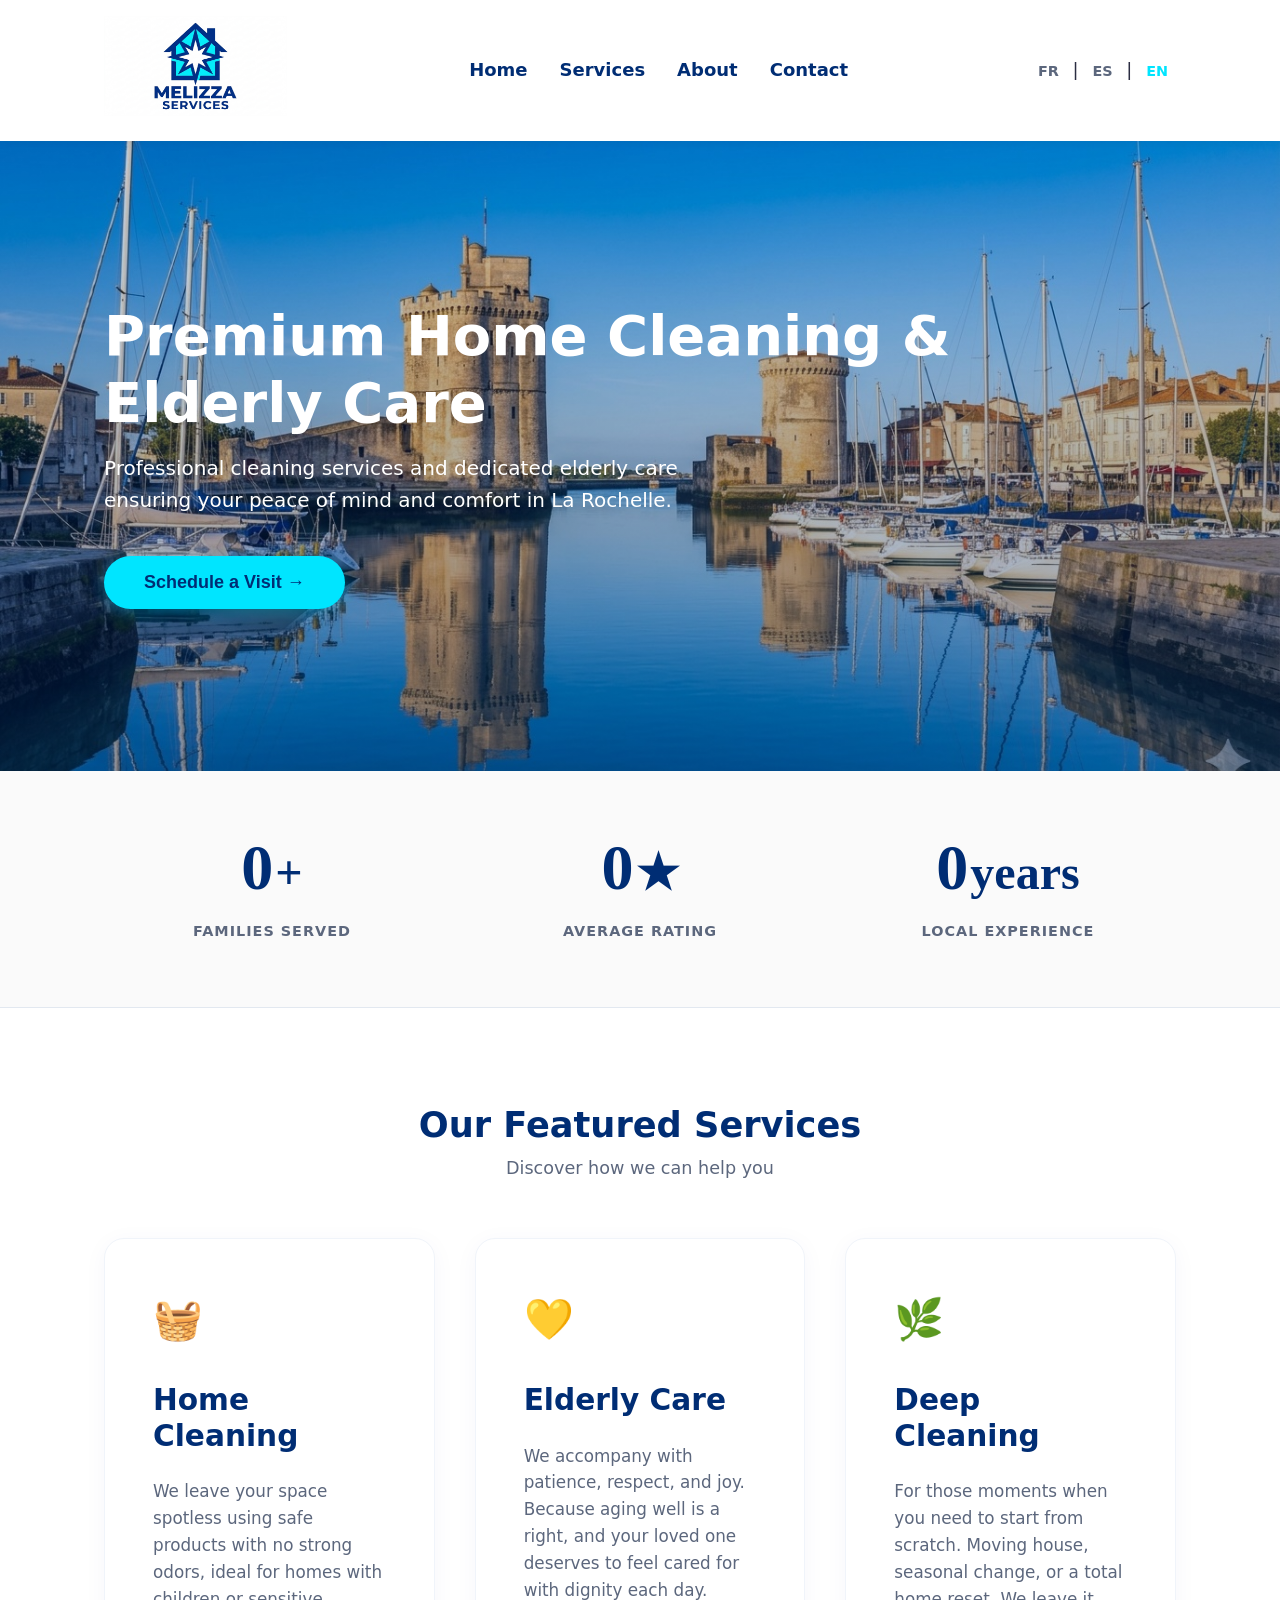
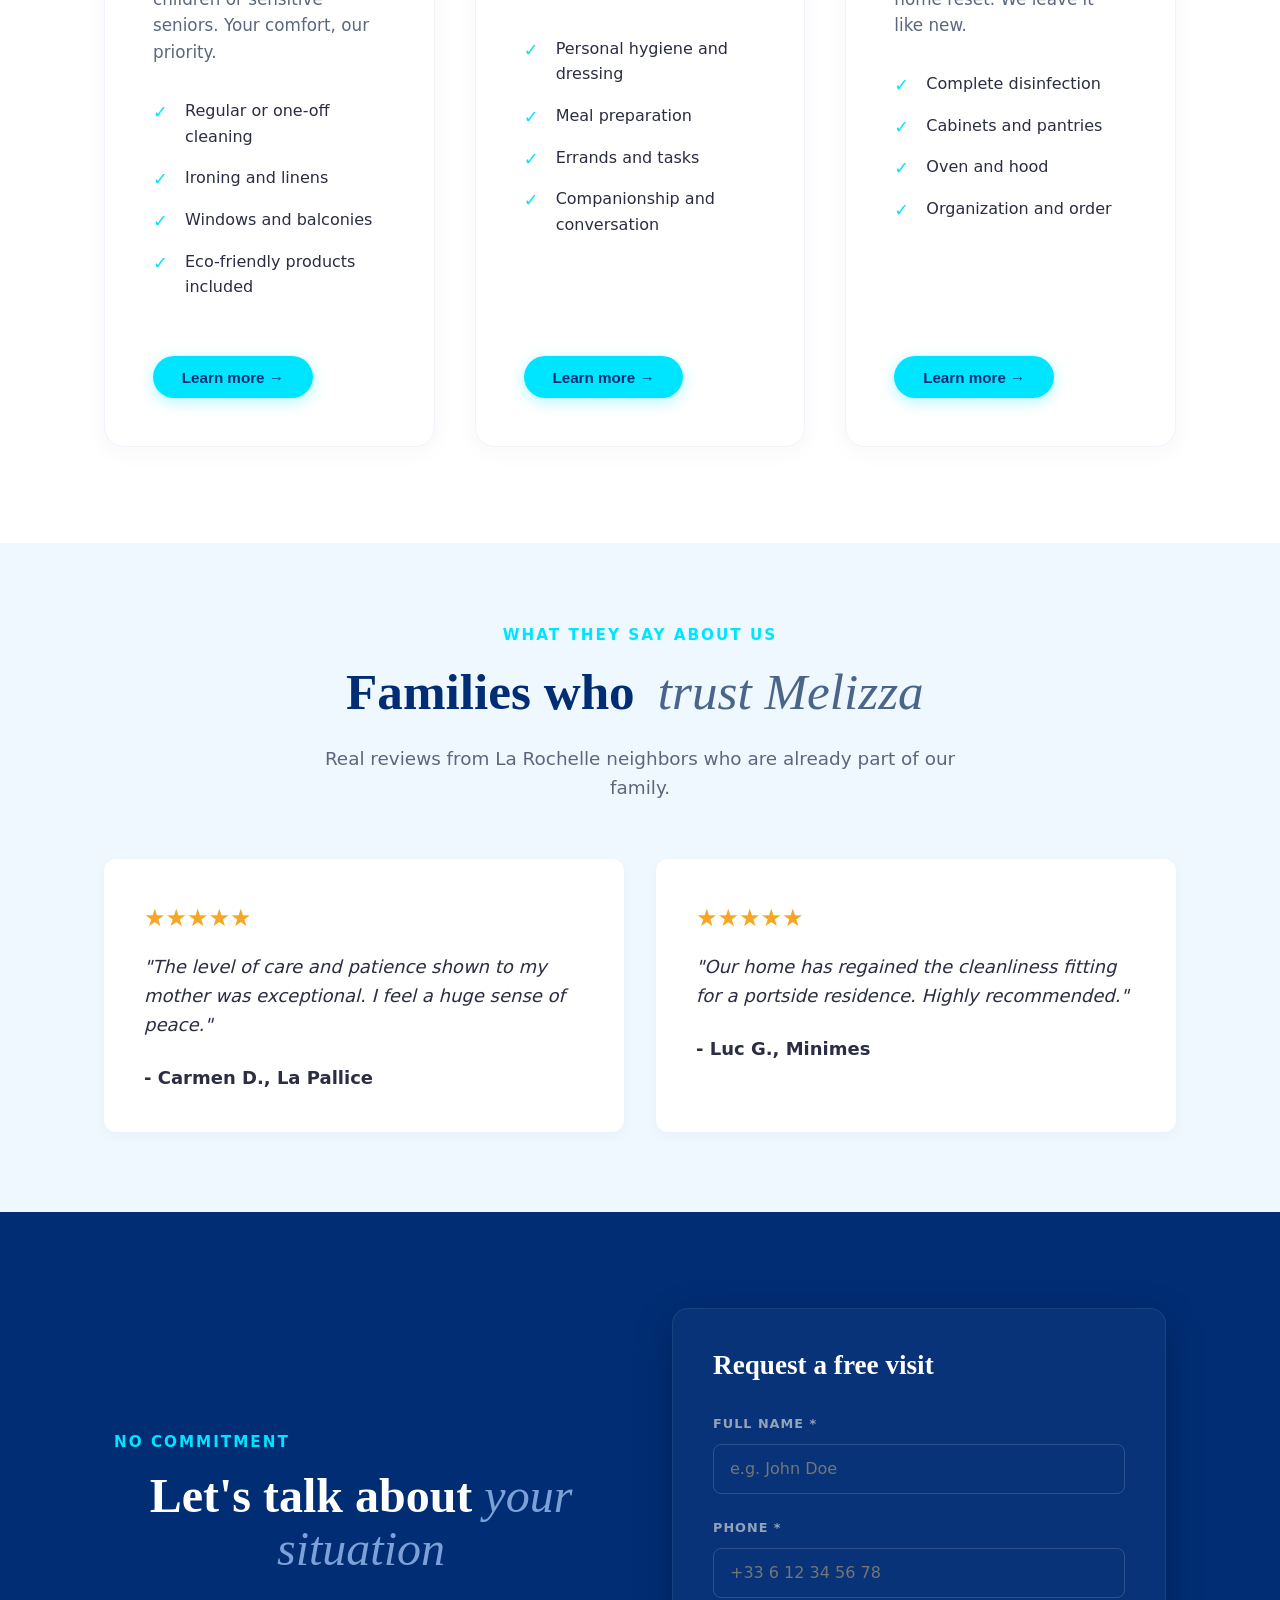
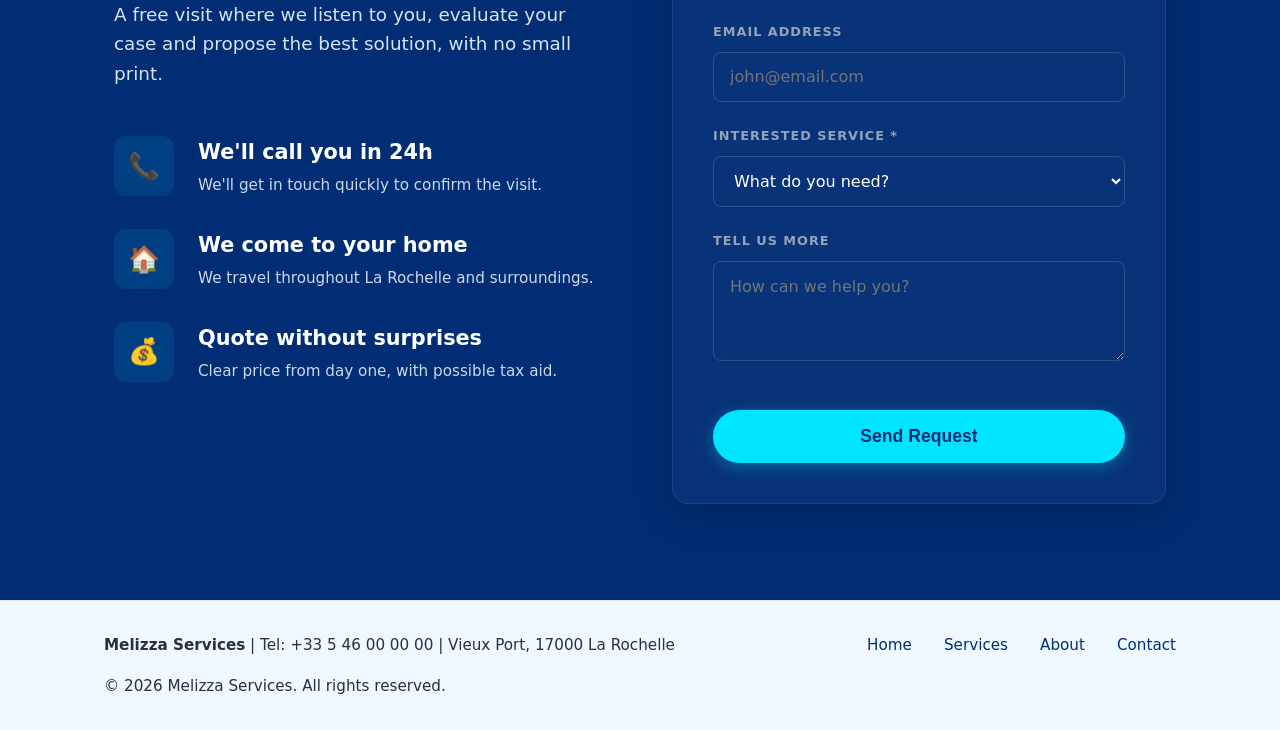
==== index.html @ 9d43b9f3 "Add index.html router for GitHub Pages 404 fix" ====
<!DOCTYPE html>
<html lang="fr">
<head>
    <meta charset="UTF-8">
    <meta name="viewport" content="width=device-width, initial-scale=1.0">
    <title>Melizza Services | Redirection...</title>
    <meta name="robots" content="noindex, follow">
    <!-- Fallback si Javascript está desactivado -->
    <meta http-equiv="refresh" content="0; url=index-fr.html">
    <style>
        body {
            font-family: 'Inter', sans-serif;
            display: flex;
            justify-content: center;
            align-items: center;
            height: 100vh;
            background-color: #f8fafc;
            color: #0f172a;
            margin: 0;
        }
        .spinner {
            border: 4px solid rgba(0, 0, 0, 0.1);
            width: 40px;
            height: 40px;
            border-radius: 50%;
            border-left-color: #00E5FF;
            animation: spin 1s linear infinite;
        }
        @keyframes spin { 0% { transform: rotate(0deg); } 100% { transform: rotate(360deg); } }
    </style>
    <script>
        // Redirección inteligente basada en el idioma del navegador
        window.onload = function() {
            var userLang = navigator.language || navigator.userLanguage;
            if (userLang.startsWith('es')) {
                window.location.replace('index-es.html');
            } else if (userLang.startsWith('en')) {
                window.location.replace('index-en.html');
            } else {
                // Por defecto a Francés porque el negocio está en La Rochelle
                window.location.replace('index-fr.html');
            }
        };
    </script>
</head>
<body>
    <div style="text-align: center;">
        <div class="spinner" style="margin: 0 auto 1rem;"></div>
        <p>Redirigiendo a tu idioma...</p>
        <p style="font-size: 0.8rem; opacity: 0.6;">Si no ocurre nada, <a href="index-fr.html" style="color: #00E5FF;">pulsa aquí</a>.</p>
    </div>
</body>
</html>
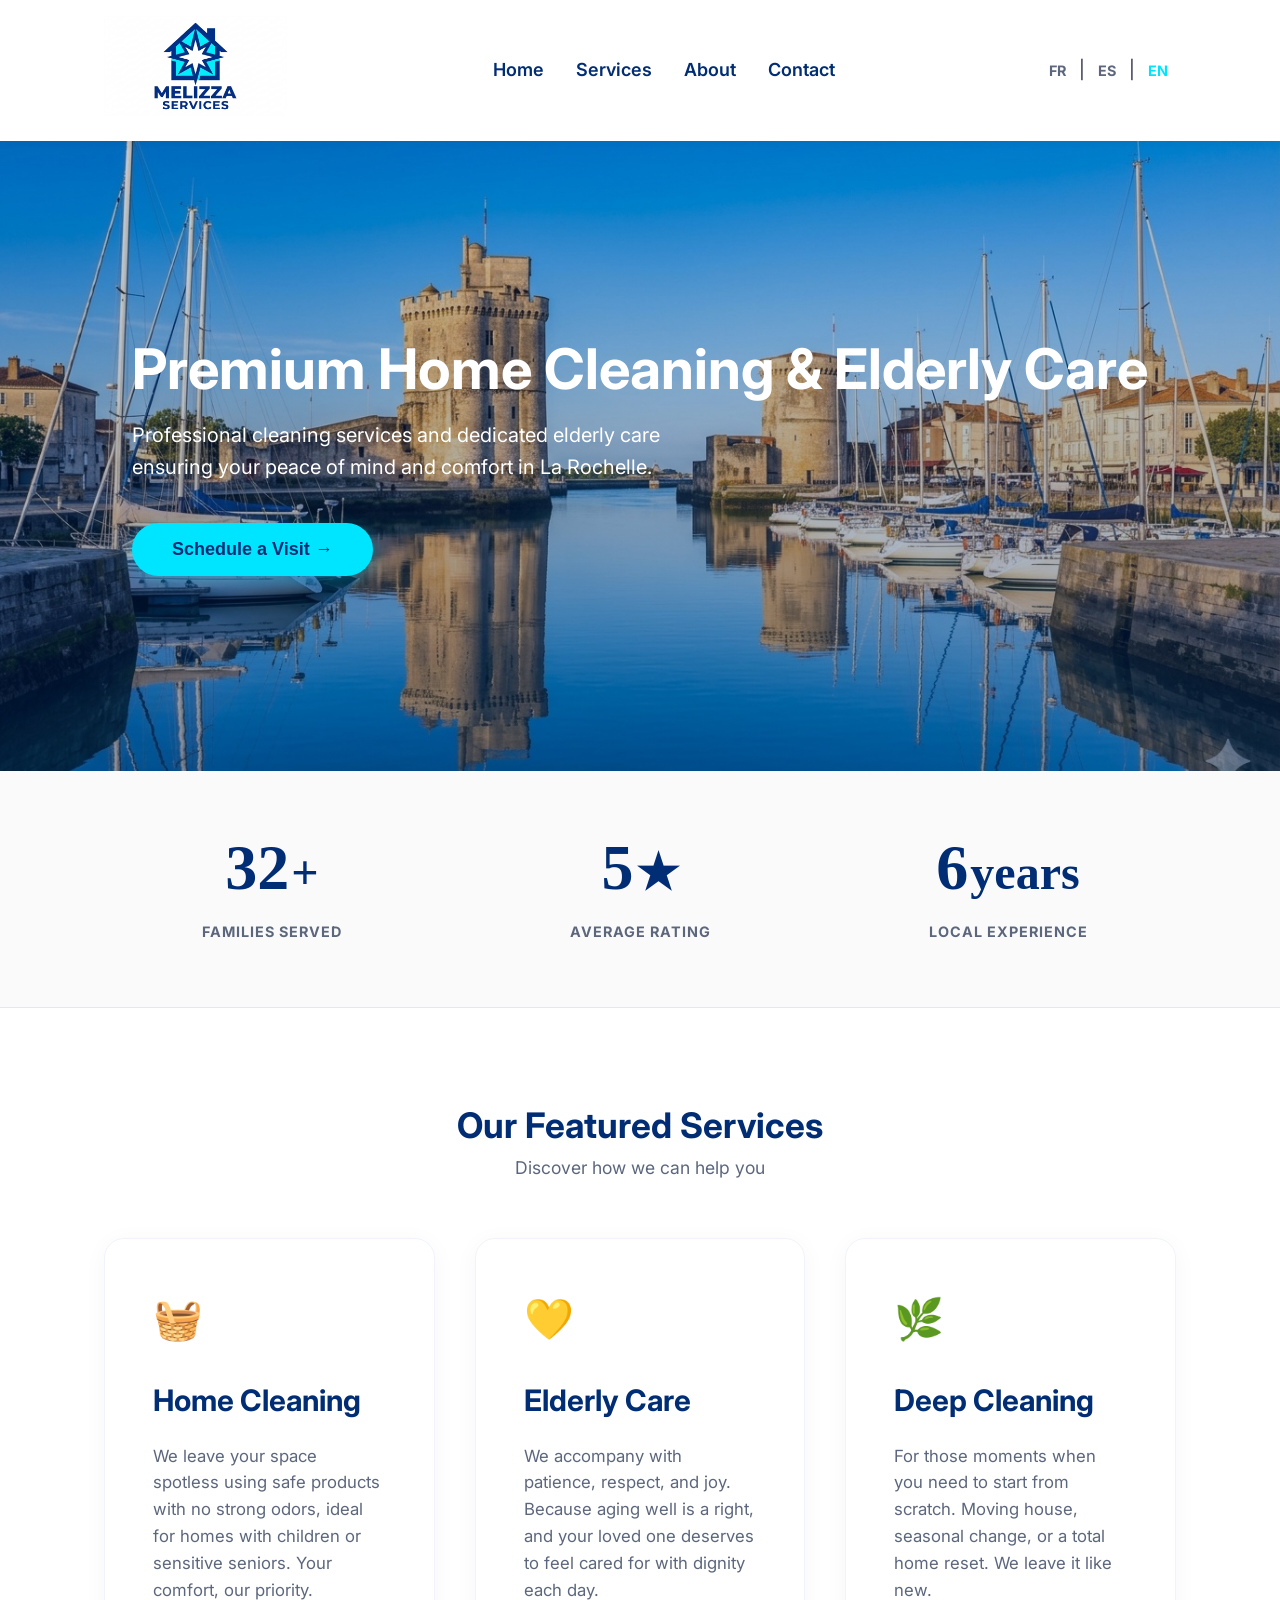
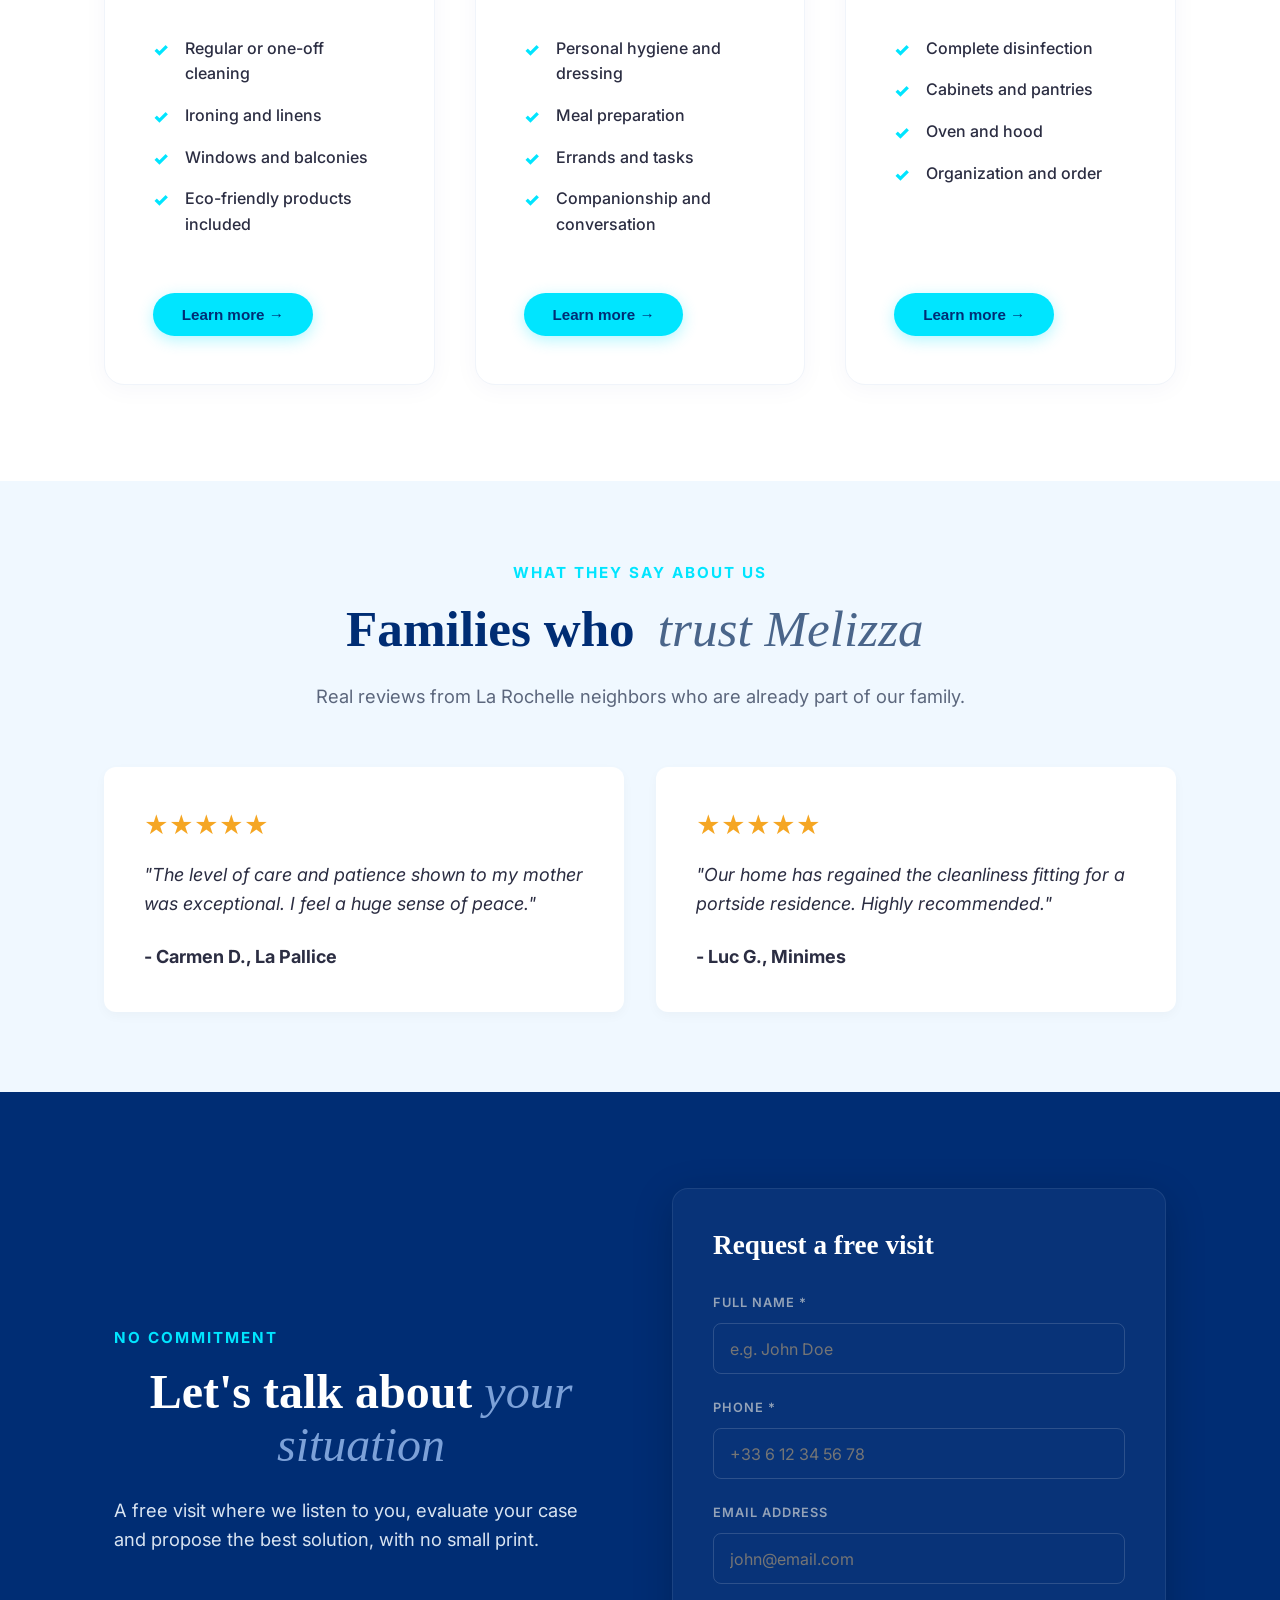
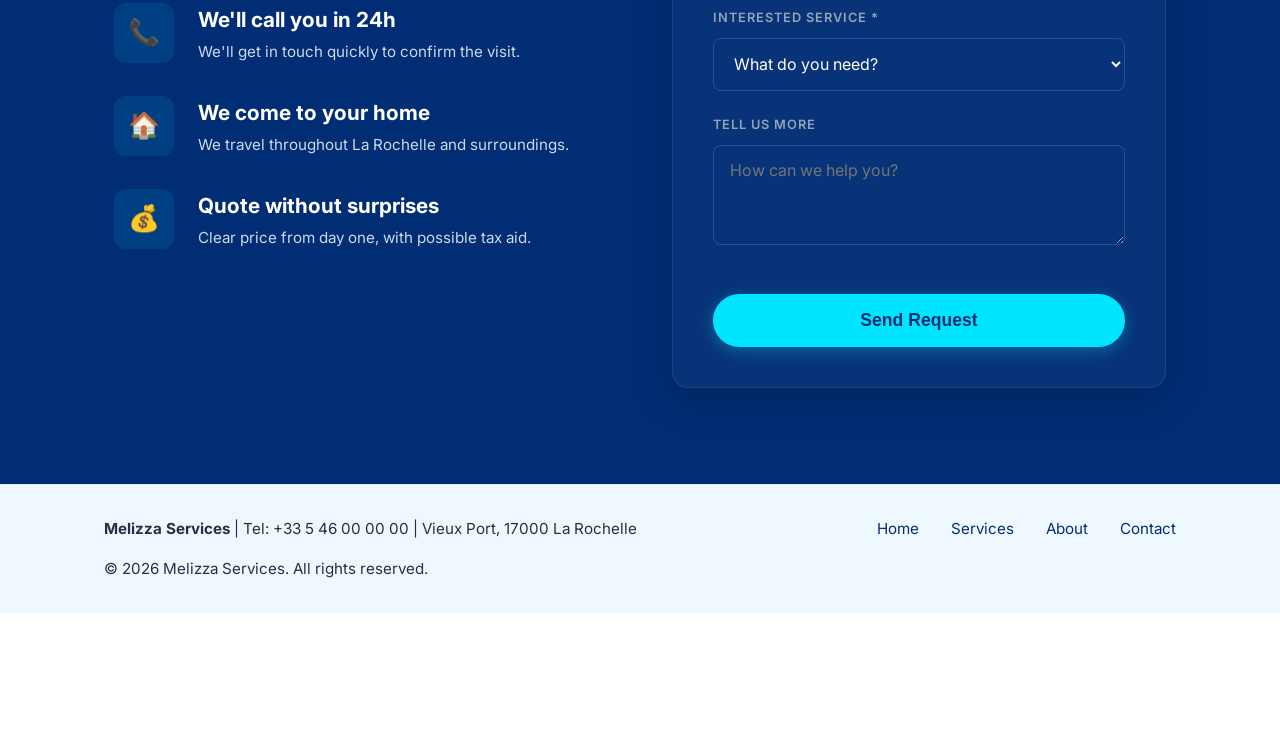
==== commit 71f6c912: "Fix syntax errors and meta redirect" ====
--- a/index.html
+++ b/index.html
@@ -6,7 +6,9 @@
     <title>Melizza Services | Redirection...</title>
     <meta name="robots" content="noindex, follow">
     <!-- Fallback si Javascript está desactivado -->
-    <meta http-equiv="refresh" content="0; url=index-fr.html">
+    <noscript>
+        <meta http-equiv="refresh" content="0; url=index-fr.html">
+    </noscript>
     <style>
         body {
             font-family: 'Inter', sans-serif;
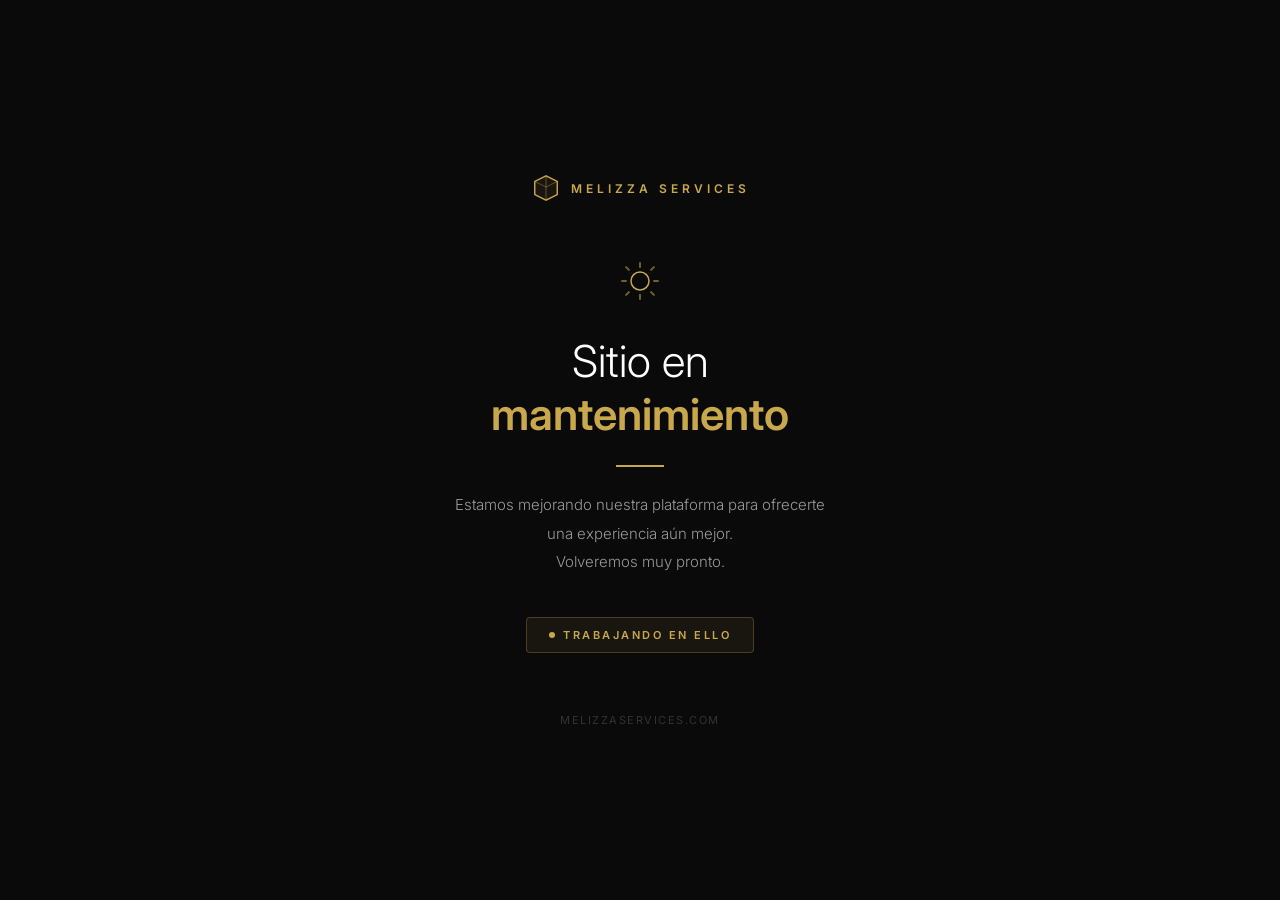
==== commit e68bf9c7: "Add files via upload" ====
--- a/index.html
+++ b/index.html
@@ -1,55 +1,182 @@
 <!DOCTYPE html>
-<html lang="fr">
+<html lang="es">
 <head>
-    <meta charset="UTF-8">
-    <meta name="viewport" content="width=device-width, initial-scale=1.0">
-    <title>Melizza Services | Redirection...</title>
-    <meta name="robots" content="noindex, follow">
-    <!-- Fallback si Javascript está desactivado -->
-    <noscript>
-        <meta http-equiv="refresh" content="0; url=index-fr.html">
-    </noscript>
-    <style>
-        body {
-            font-family: 'Inter', sans-serif;
-            display: flex;
-            justify-content: center;
-            align-items: center;
-            height: 100vh;
-            background-color: #f8fafc;
-            color: #0f172a;
-            margin: 0;
-        }
-        .spinner {
-            border: 4px solid rgba(0, 0, 0, 0.1);
-            width: 40px;
-            height: 40px;
-            border-radius: 50%;
-            border-left-color: #00E5FF;
-            animation: spin 1s linear infinite;
-        }
-        @keyframes spin { 0% { transform: rotate(0deg); } 100% { transform: rotate(360deg); } }
-    </style>
-    <script>
-        // Redirección inteligente basada en el idioma del navegador
-        window.onload = function() {
-            var userLang = navigator.language || navigator.userLanguage;
-            if (userLang.startsWith('es')) {
-                window.location.replace('index-es.html');
-            } else if (userLang.startsWith('en')) {
-                window.location.replace('index-en.html');
-            } else {
-                // Por defecto a Francés porque el negocio está en La Rochelle
-                window.location.replace('index-fr.html');
-            }
-        };
-    </script>
+  <meta charset="UTF-8" />
+  <meta name="viewport" content="width=device-width, initial-scale=1.0" />
+  <title>Sitio en mantenimiento — Melizza Services</title>
+  <link rel="preconnect" href="https://fonts.googleapis.com" />
+  <link rel="preconnect" href="https://fonts.gstatic.com" crossorigin />
+  <link href="https://fonts.googleapis.com/css2?family=Inter:wght@300;400;600&display=swap" rel="stylesheet" />
+  <style>
+    *, *::before, *::after { box-sizing: border-box; margin: 0; padding: 0; }
+
+    body {
+      min-height: 100vh;
+      background: #0a0a0a;
+      display: flex;
+      align-items: center;
+      justify-content: center;
+      font-family: 'Inter', sans-serif;
+      padding: 2rem;
+    }
+
+    .container {
+      text-align: center;
+      max-width: 520px;
+      width: 100%;
+    }
+
+    /* Logo */
+    .logo {
+      display: inline-flex;
+      align-items: center;
+      gap: 10px;
+      font-size: 12px;
+      font-weight: 600;
+      letter-spacing: 4px;
+      color: #c9a84c;
+      text-transform: uppercase;
+      margin-bottom: 52px;
+    }
+
+    .logo svg {
+      flex-shrink: 0;
+    }
+
+    /* Gear icon */
+    .gear-wrap {
+      display: flex;
+      justify-content: center;
+      margin-bottom: 28px;
+    }
+
+    .gear {
+      animation: spin 8s linear infinite;
+      transform-origin: center;
+    }
+
+    @keyframes spin {
+      from { transform: rotate(0deg); }
+      to   { transform: rotate(360deg); }
+    }
+
+    /* Heading */
+    h1 {
+      font-size: clamp(32px, 6vw, 44px);
+      font-weight: 300;
+      color: #ffffff;
+      line-height: 1.2;
+      margin-bottom: 12px;
+    }
+
+    h1 span {
+      color: #c9a84c;
+      font-weight: 600;
+    }
+
+    /* Divider */
+    .divider {
+      width: 48px;
+      height: 2px;
+      background: #c9a84c;
+      margin: 24px auto;
+    }
+
+    /* Body text */
+    p {
+      font-size: 15px;
+      font-weight: 300;
+      color: #999999;
+      line-height: 1.9;
+      margin-bottom: 40px;
+    }
+
+    /* Status badge */
+    .badge {
+      display: inline-flex;
+      align-items: center;
+      gap: 8px;
+      background: rgba(201, 168, 76, 0.08);
+      border: 1px solid rgba(201, 168, 76, 0.28);
+      color: #c9a84c;
+      font-size: 11px;
+      font-weight: 600;
+      letter-spacing: 2.5px;
+      text-transform: uppercase;
+      padding: 10px 22px;
+      border-radius: 4px;
+    }
+
+    .dot {
+      width: 6px;
+      height: 6px;
+      border-radius: 50%;
+      background: #c9a84c;
+      animation: pulse 2s ease-in-out infinite;
+    }
+
+    @keyframes pulse {
+      0%, 100% { opacity: 1; }
+      50%       { opacity: 0.25; }
+    }
+
+    /* Footer */
+    footer {
+      margin-top: 60px;
+      font-size: 11px;
+      color: #333333;
+      letter-spacing: 1.5px;
+      text-transform: uppercase;
+    }
+  </style>
 </head>
 <body>
-    <div style="text-align: center;">
-        <div class="spinner" style="margin: 0 auto 1rem;"></div>
-        <p>Redirigiendo a tu idioma...</p>
-        <p style="font-size: 0.8rem; opacity: 0.6;">Si no ocurre nada, <a href="index-fr.html" style="color: #00E5FF;">pulsa aquí</a>.</p>
+  <div class="container">
+
+    <!-- Logo -->
+    <div class="logo">
+      <svg width="30" height="30" viewBox="0 0 32 32" fill="none" aria-hidden="true">
+        <path d="M16 3L4 9v14l12 6 12-6V9L16 3z"
+              stroke="#c9a84c" stroke-width="1.5"
+              fill="rgba(201,168,76,0.08)"/>
+        <path d="M16 3v26M4 9l12 6 12-6"
+              stroke="#c9a84c" stroke-width="1" opacity="0.45"/>
+      </svg>
+      Melizza Services
     </div>
+
+    <!-- Gear -->
+    <div class="gear-wrap">
+      <svg class="gear" width="52" height="52" viewBox="0 0 52 52"
+           fill="none" aria-hidden="true">
+        <circle cx="26" cy="26" r="9" stroke="#c9a84c" stroke-width="1.5"/>
+        <path d="M26 8v4M26 40v4M8 26h4M40 26h4
+                 M12.1 12.1l2.8 2.8M37.1 37.1l2.8 2.8
+                 M12.1 39.9l2.8-2.8M37.1 14.9l2.8-2.8"
+              stroke="#c9a84c" stroke-width="2"
+              stroke-linecap="round" opacity="0.55"/>
+      </svg>
+    </div>
+
+    <!-- Heading -->
+    <h1>Sitio en<br><span>mantenimiento</span></h1>
+
+    <div class="divider"></div>
+
+    <p>
+      Estamos mejorando nuestra plataforma para ofrecerte<br>
+      una experiencia aún mejor.<br>
+      Volveremos muy pronto.
+    </p>
+
+    <!-- Status badge -->
+    <div class="badge">
+      <div class="dot"></div>
+      Trabajando en ello
+    </div>
+
+    <footer>melizzaservices.com</footer>
+
+  </div>
 </body>
 </html>
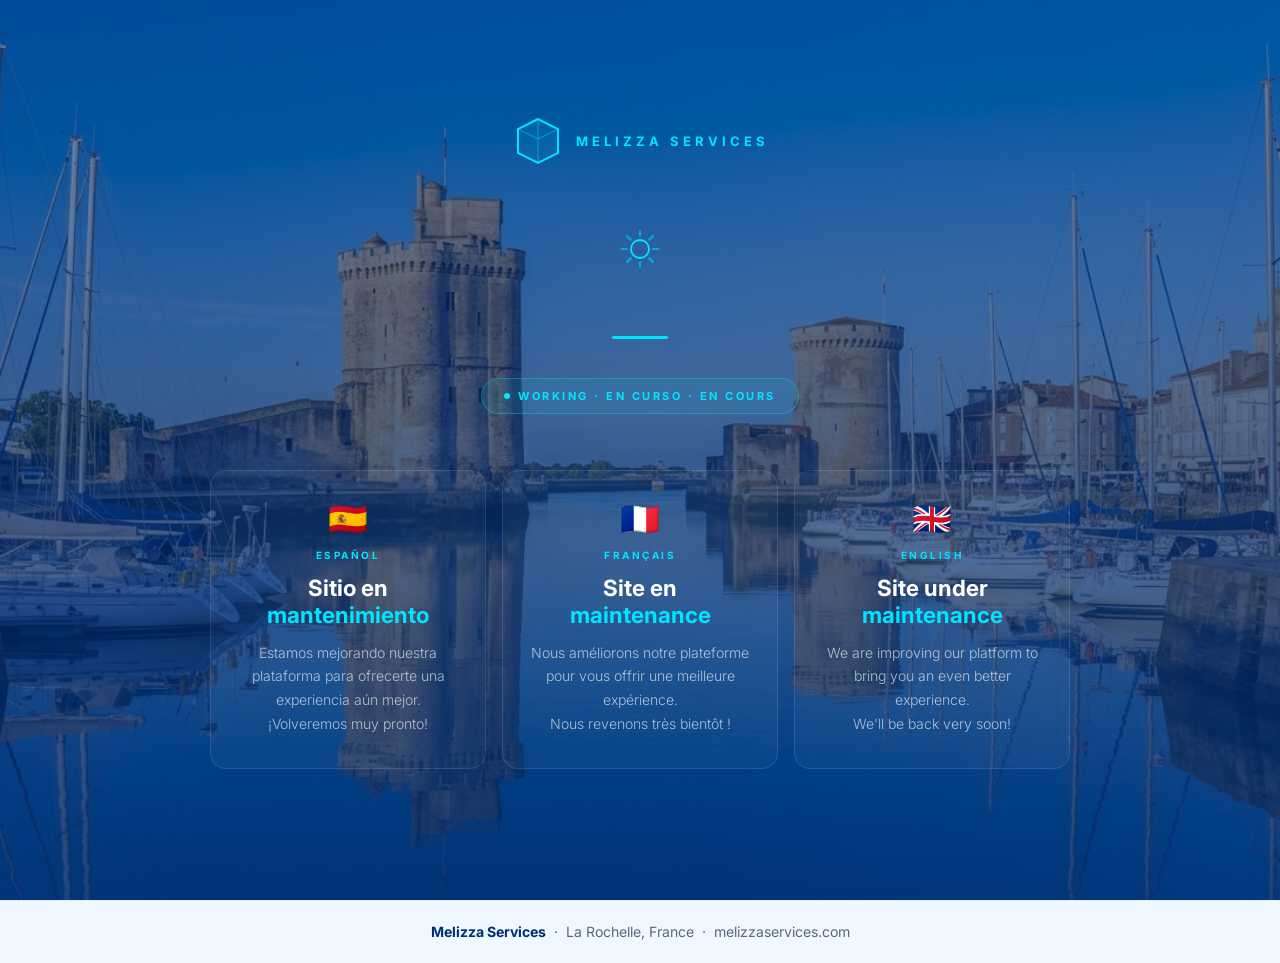
==== commit d53d4b96: "Add files via upload" ====
--- a/index.html
+++ b/index.html
@@ -3,180 +3,283 @@
 <head>
   <meta charset="UTF-8" />
   <meta name="viewport" content="width=device-width, initial-scale=1.0" />
-  <title>Sitio en mantenimiento — Melizza Services</title>
+  <title>Melizza Services | En mantenimiento</title>
+  <meta name="description" content="Sitio en mantenimiento. Volveremos pronto.">
   <link rel="preconnect" href="https://fonts.googleapis.com" />
   <link rel="preconnect" href="https://fonts.gstatic.com" crossorigin />
-  <link href="https://fonts.googleapis.com/css2?family=Inter:wght@300;400;600&display=swap" rel="stylesheet" />
+  <link href="https://fonts.googleapis.com/css2?family=Inter:wght@300;400;600;700&display=swap" rel="stylesheet" />
   <style>
+    :root {
+      --c-navy:  #002D74;
+      --c-cyan:  #00E5FF;
+      --c-ice:   #F0F8FF;
+      --c-white: #FFFFFF;
+      --c-text:  #2B2D42;
+      --c-text-light: #5C677D;
+    }
+
     *, *::before, *::after { box-sizing: border-box; margin: 0; padding: 0; }
 
     body {
+      font-family: 'Inter', system-ui, sans-serif;
+      background: var(--c-navy);
       min-height: 100vh;
-      background: #0a0a0a;
-      display: flex;
+      display: flex;
+      flex-direction: column;
+    }
+
+    /* ── HERO ── */
+    .hero {
+      flex: 1;
+      position: relative;
+      background: linear-gradient(rgba(0,45,116,0.55), rgba(0,45,116,0.82)),
+                  url('hero.jpg') center / cover no-repeat;
+      display: flex;
+      flex-direction: column;
       align-items: center;
       justify-content: center;
-      font-family: 'Inter', sans-serif;
-      padding: 2rem;
-    }
-
-    .container {
-      text-align: center;
-      max-width: 520px;
-      width: 100%;
-    }
-
-    /* Logo */
-    .logo {
-      display: inline-flex;
+      padding: 3rem 1.5rem 4rem;
+      min-height: 100vh;
+    }
+
+    /* ── Logo / marca ── */
+    .brand {
+      display: flex;
       align-items: center;
-      gap: 10px;
-      font-size: 12px;
-      font-weight: 600;
+      gap: 12px;
+      margin-bottom: 3.5rem;
+    }
+
+    .brand-icon {
+      width: 52px;
+      height: 52px;
+    }
+
+    .brand-name {
+      font-size: 13px;
+      font-weight: 700;
       letter-spacing: 4px;
-      color: #c9a84c;
+      color: var(--c-cyan);
       text-transform: uppercase;
-      margin-bottom: 52px;
-    }
-
-    .logo svg {
-      flex-shrink: 0;
-    }
-
-    /* Gear icon */
+    }
+
+    /* ── Gear animado ── */
     .gear-wrap {
-      display: flex;
-      justify-content: center;
-      margin-bottom: 28px;
+      margin-bottom: 2rem;
     }
 
     .gear {
-      animation: spin 8s linear infinite;
-      transform-origin: center;
+      animation: spin 10s linear infinite;
+      transform-origin: 26px 26px;
     }
 
     @keyframes spin {
-      from { transform: rotate(0deg); }
-      to   { transform: rotate(360deg); }
-    }
-
-    /* Heading */
-    h1 {
-      font-size: clamp(32px, 6vw, 44px);
-      font-weight: 300;
-      color: #ffffff;
-      line-height: 1.2;
-      margin-bottom: 12px;
-    }
-
-    h1 span {
-      color: #c9a84c;
-      font-weight: 600;
-    }
-
-    /* Divider */
+      to { transform: rotate(360deg); }
+    }
+
+    /* ── Divider cyan ── */
     .divider {
-      width: 48px;
-      height: 2px;
-      background: #c9a84c;
-      margin: 24px auto;
-    }
-
-    /* Body text */
-    p {
-      font-size: 15px;
-      font-weight: 300;
-      color: #999999;
-      line-height: 1.9;
-      margin-bottom: 40px;
-    }
-
-    /* Status badge */
+      width: 56px;
+      height: 3px;
+      background: var(--c-cyan);
+      margin: 1.6rem auto 2.4rem;
+      border-radius: 2px;
+    }
+
+    /* ── Badge de estado ── */
     .badge {
       display: inline-flex;
       align-items: center;
       gap: 8px;
-      background: rgba(201, 168, 76, 0.08);
-      border: 1px solid rgba(201, 168, 76, 0.28);
-      color: #c9a84c;
+      background: rgba(0, 229, 255, 0.08);
+      border: 1px solid rgba(0, 229, 255, 0.3);
+      color: var(--c-cyan);
       font-size: 11px;
-      font-weight: 600;
+      font-weight: 700;
       letter-spacing: 2.5px;
       text-transform: uppercase;
       padding: 10px 22px;
-      border-radius: 4px;
+      border-radius: 50px;
+      margin-bottom: 3.5rem;
     }
 
     .dot {
       width: 6px;
       height: 6px;
       border-radius: 50%;
-      background: #c9a84c;
+      background: var(--c-cyan);
       animation: pulse 2s ease-in-out infinite;
     }
 
     @keyframes pulse {
       0%, 100% { opacity: 1; }
-      50%       { opacity: 0.25; }
-    }
-
-    /* Footer */
+      50%       { opacity: 0.2; }
+    }
+
+    /* ── Bloque de idiomas ── */
+    .langs {
+      display: flex;
+      gap: 1rem;
+      flex-wrap: wrap;
+      justify-content: center;
+      width: 100%;
+      max-width: 860px;
+    }
+
+    .lang-card {
+      flex: 1;
+      min-width: 220px;
+      max-width: 280px;
+      background: rgba(255, 255, 255, 0.04);
+      border: 1px solid rgba(255, 255, 255, 0.1);
+      border-radius: 16px;
+      padding: 2rem 1.75rem;
+      text-align: center;
+      transition: border-color 0.25s, background 0.25s;
+    }
+
+    .lang-card:hover {
+      border-color: rgba(0, 229, 255, 0.35);
+      background: rgba(0, 229, 255, 0.05);
+    }
+
+    .lang-flag {
+      font-size: 2rem;
+      margin-bottom: 0.9rem;
+      display: block;
+      line-height: 1;
+    }
+
+    .lang-label {
+      font-size: 10px;
+      font-weight: 700;
+      letter-spacing: 2.5px;
+      text-transform: uppercase;
+      color: var(--c-cyan);
+      margin-bottom: 0.85rem;
+    }
+
+    .lang-title {
+      font-size: 1.4rem;
+      font-weight: 700;
+      color: var(--c-white);
+      line-height: 1.2;
+      margin-bottom: 0.75rem;
+    }
+
+    .lang-title span {
+      color: var(--c-cyan);
+    }
+
+    .lang-body {
+      font-size: 0.88rem;
+      font-weight: 300;
+      color: rgba(255, 255, 255, 0.65);
+      line-height: 1.7;
+    }
+
+    /* ── Footer ── */
     footer {
-      margin-top: 60px;
-      font-size: 11px;
-      color: #333333;
-      letter-spacing: 1.5px;
-      text-transform: uppercase;
+      background: var(--c-ice);
+      border-top: 1px solid #E2E8F0;
+      padding: 1.4rem 1.5rem;
+      text-align: center;
+      font-size: 0.88rem;
+      color: var(--c-text-light);
+    }
+
+    footer strong {
+      color: var(--c-navy);
+    }
+
+    /* ── Responsive ── */
+    @media (max-width: 600px) {
+      .langs { gap: 0.75rem; }
+      .lang-card { min-width: 160px; padding: 1.5rem 1.25rem; }
+      .lang-title { font-size: 1.2rem; }
     }
   </style>
 </head>
 <body>
-  <div class="container">
-
-    <!-- Logo -->
-    <div class="logo">
-      <svg width="30" height="30" viewBox="0 0 32 32" fill="none" aria-hidden="true">
-        <path d="M16 3L4 9v14l12 6 12-6V9L16 3z"
-              stroke="#c9a84c" stroke-width="1.5"
-              fill="rgba(201,168,76,0.08)"/>
-        <path d="M16 3v26M4 9l12 6 12-6"
-              stroke="#c9a84c" stroke-width="1" opacity="0.45"/>
+
+  <section class="hero">
+
+    <!-- Marca -->
+    <div class="brand">
+      <svg class="brand-icon" viewBox="0 0 52 52" fill="none" aria-hidden="true">
+        <path d="M26 4L6 14v24l20 10 20-10V14L26 4z"
+              stroke="#00E5FF" stroke-width="2"
+              fill="rgba(0,229,255,0.07)"/>
+        <path d="M26 4v44M6 14l20 10 20-10"
+              stroke="#00E5FF" stroke-width="1.2" opacity="0.4"/>
       </svg>
-      Melizza Services
-    </div>
-
-    <!-- Gear -->
+      <span class="brand-name">Melizza Services</span>
+    </div>
+
+    <!-- Icono engranaje -->
     <div class="gear-wrap">
       <svg class="gear" width="52" height="52" viewBox="0 0 52 52"
            fill="none" aria-hidden="true">
-        <circle cx="26" cy="26" r="9" stroke="#c9a84c" stroke-width="1.5"/>
-        <path d="M26 8v4M26 40v4M8 26h4M40 26h4
-                 M12.1 12.1l2.8 2.8M37.1 37.1l2.8 2.8
-                 M12.1 39.9l2.8-2.8M37.1 14.9l2.8-2.8"
-              stroke="#c9a84c" stroke-width="2"
-              stroke-linecap="round" opacity="0.55"/>
+        <circle cx="26" cy="26" r="9" stroke="#00E5FF" stroke-width="1.8"/>
+        <path d="M26 8v5M26 39v5M8 26h5M39 26h5
+                 M13.1 13.1l3.5 3.5M35.4 35.4l3.5 3.5
+                 M13.1 38.9l3.5-3.5M35.4 16.6l3.5-3.5"
+              stroke="#00E5FF" stroke-width="2.2"
+              stroke-linecap="round" opacity="0.5"/>
       </svg>
     </div>
 
-    <!-- Heading -->
-    <h1>Sitio en<br><span>mantenimiento</span></h1>
-
     <div class="divider"></div>
 
-    <p>
-      Estamos mejorando nuestra plataforma para ofrecerte<br>
-      una experiencia aún mejor.<br>
-      Volveremos muy pronto.
-    </p>
-
-    <!-- Status badge -->
+    <!-- Badge de estado -->
     <div class="badge">
       <div class="dot"></div>
-      Trabajando en ello
-    </div>
-
-    <footer>melizzaservices.com</footer>
-
-  </div>
+      Working · En curso · En cours
+    </div>
+
+    <!-- Tres idiomas -->
+    <div class="langs">
+
+      <!-- Español -->
+      <div class="lang-card">
+        <span class="lang-flag">🇪🇸</span>
+        <div class="lang-label">Español</div>
+        <h2 class="lang-title">Sitio en<br><span>mantenimiento</span></h2>
+        <p class="lang-body">
+          Estamos mejorando nuestra plataforma para ofrecerte una experiencia aún mejor.<br>
+          ¡Volveremos muy pronto!
+        </p>
+      </div>
+
+      <!-- Français -->
+      <div class="lang-card">
+        <span class="lang-flag">🇫🇷</span>
+        <div class="lang-label">Français</div>
+        <h2 class="lang-title">Site en<br><span>maintenance</span></h2>
+        <p class="lang-body">
+          Nous améliorons notre plateforme pour vous offrir une meilleure expérience.<br>
+          Nous revenons très bientôt&nbsp;!
+        </p>
+      </div>
+
+      <!-- English -->
+      <div class="lang-card">
+        <span class="lang-flag">🇬🇧</span>
+        <div class="lang-label">English</div>
+        <h2 class="lang-title">Site under<br><span>maintenance</span></h2>
+        <p class="lang-body">
+          We are improving our platform to bring you an even better experience.<br>
+          We'll be back very soon!
+        </p>
+      </div>
+
+    </div>
+
+  </section>
+
+  <footer>
+    <strong>Melizza Services</strong> &nbsp;·&nbsp; La Rochelle, France &nbsp;·&nbsp; melizzaservices.com
+  </footer>
+
 </body>
 </html>
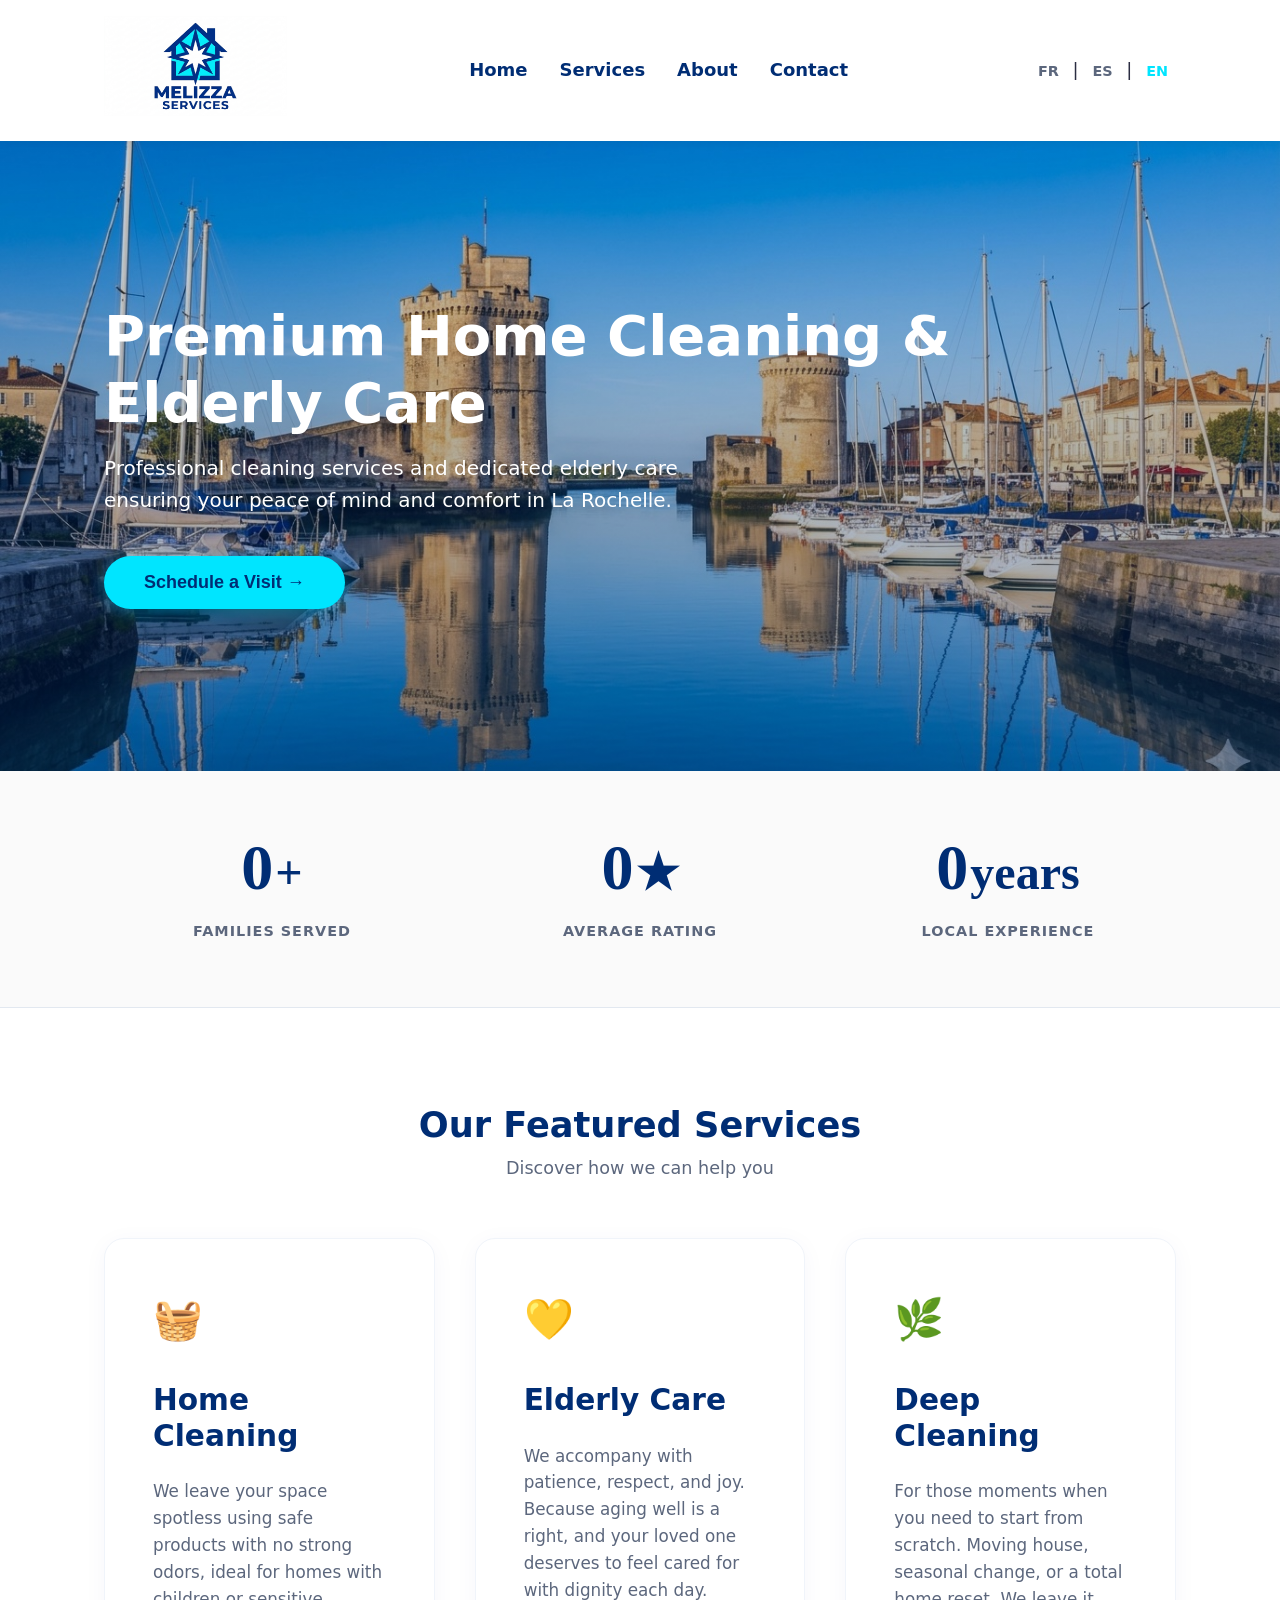
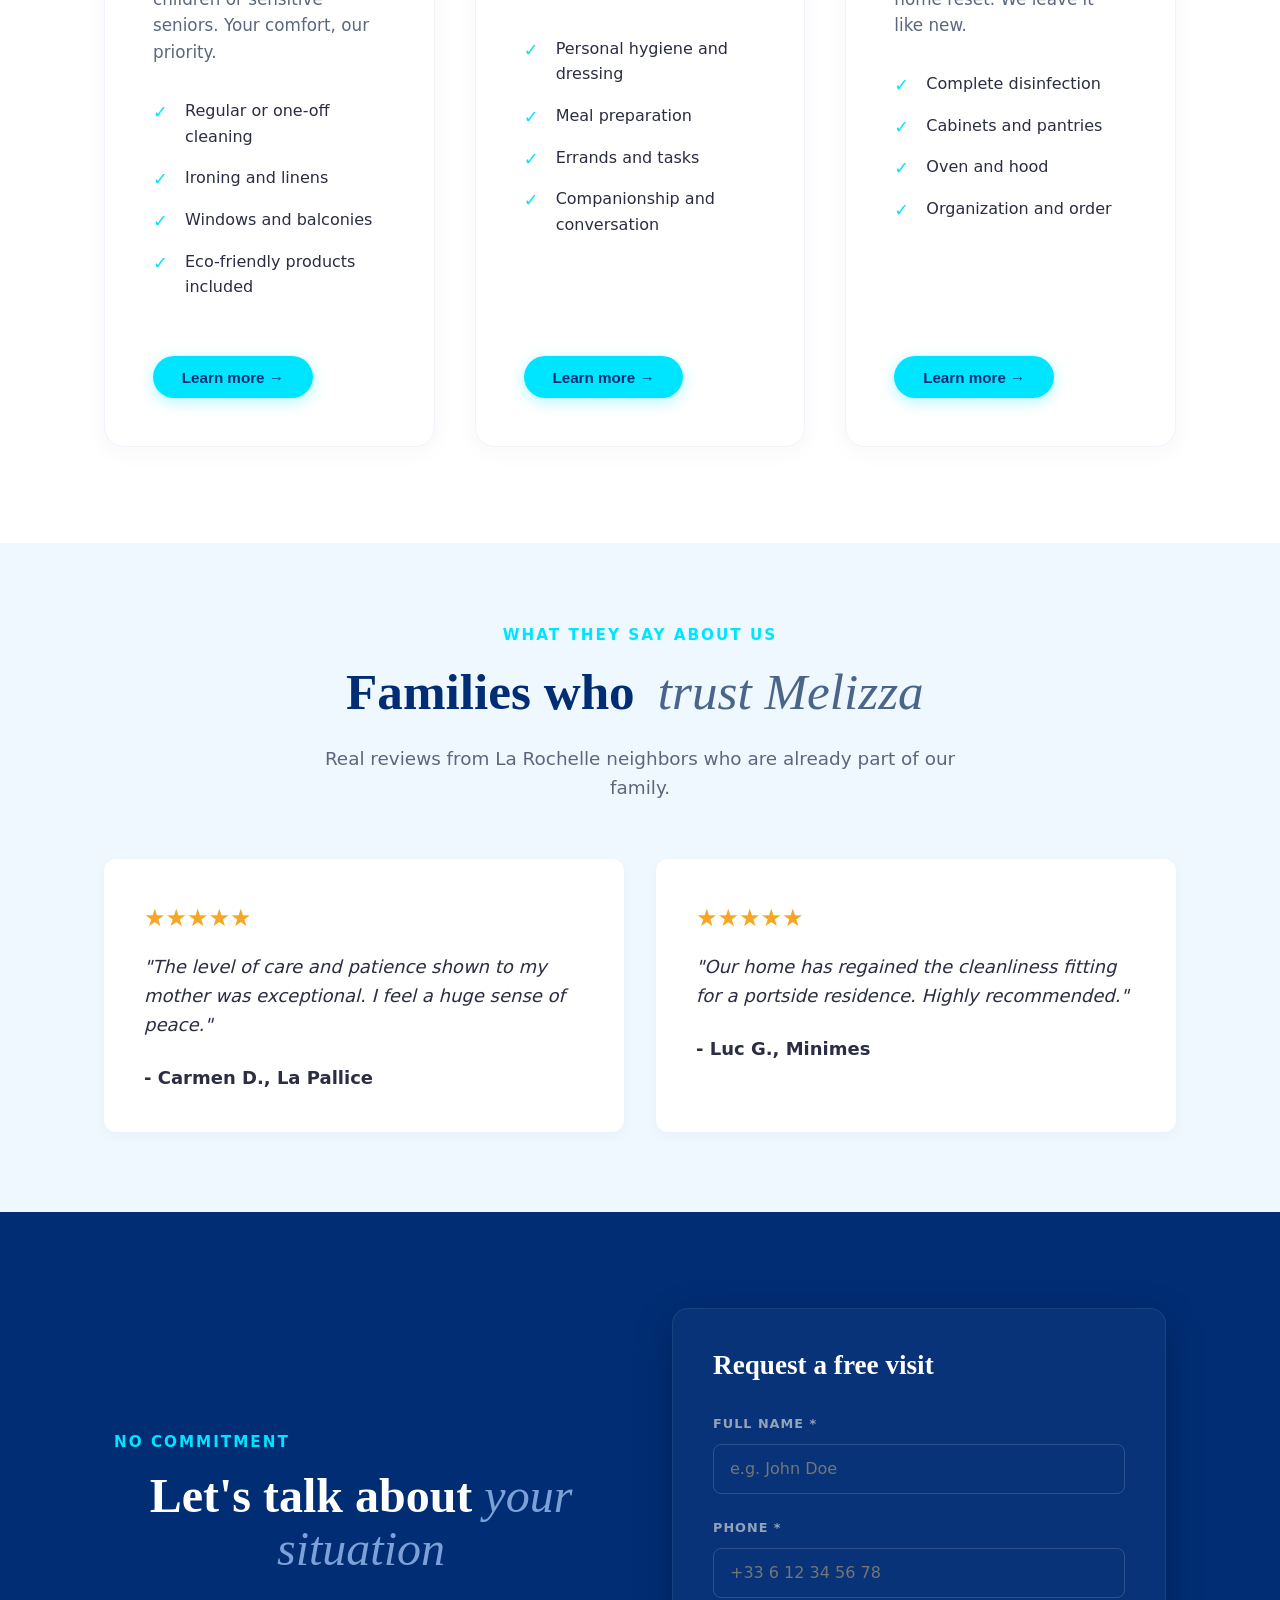
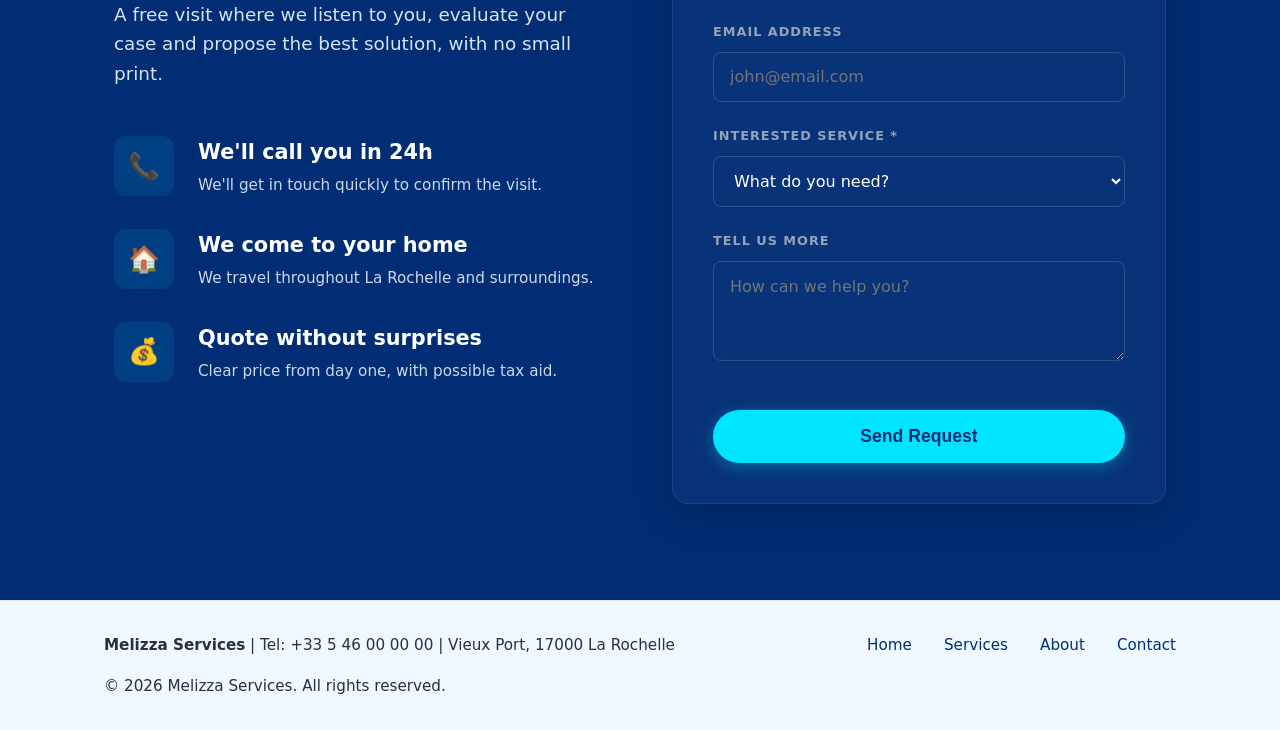
==== commit 3ee96293: "Update index.html" ====
--- a/index.html
+++ b/index.html
@@ -1,285 +1,55 @@
 <!DOCTYPE html>
-<html lang="es">
+<html lang="fr">
 <head>
-  <meta charset="UTF-8" />
-  <meta name="viewport" content="width=device-width, initial-scale=1.0" />
-  <title>Melizza Services | En mantenimiento</title>
-  <meta name="description" content="Sitio en mantenimiento. Volveremos pronto.">
-  <link rel="preconnect" href="https://fonts.googleapis.com" />
-  <link rel="preconnect" href="https://fonts.gstatic.com" crossorigin />
-  <link href="https://fonts.googleapis.com/css2?family=Inter:wght@300;400;600;700&display=swap" rel="stylesheet" />
-  <style>
-    :root {
-      --c-navy:  #002D74;
-      --c-cyan:  #00E5FF;
-      --c-ice:   #F0F8FF;
-      --c-white: #FFFFFF;
-      --c-text:  #2B2D42;
-      --c-text-light: #5C677D;
-    }
-
-    *, *::before, *::after { box-sizing: border-box; margin: 0; padding: 0; }
-
-    body {
-      font-family: 'Inter', system-ui, sans-serif;
-      background: var(--c-navy);
-      min-height: 100vh;
-      display: flex;
-      flex-direction: column;
-    }
-
-    /* ── HERO ── */
-    .hero {
-      flex: 1;
-      position: relative;
-      background: linear-gradient(rgba(0,45,116,0.55), rgba(0,45,116,0.82)),
-                  url('hero.jpg') center / cover no-repeat;
-      display: flex;
-      flex-direction: column;
-      align-items: center;
-      justify-content: center;
-      padding: 3rem 1.5rem 4rem;
-      min-height: 100vh;
-    }
-
-    /* ── Logo / marca ── */
-    .brand {
-      display: flex;
-      align-items: center;
-      gap: 12px;
-      margin-bottom: 3.5rem;
-    }
-
-    .brand-icon {
-      width: 52px;
-      height: 52px;
-    }
-
-    .brand-name {
-      font-size: 13px;
-      font-weight: 700;
-      letter-spacing: 4px;
-      color: var(--c-cyan);
-      text-transform: uppercase;
-    }
-
-    /* ── Gear animado ── */
-    .gear-wrap {
-      margin-bottom: 2rem;
-    }
-
-    .gear {
-      animation: spin 10s linear infinite;
-      transform-origin: 26px 26px;
-    }
-
-    @keyframes spin {
-      to { transform: rotate(360deg); }
-    }
-
-    /* ── Divider cyan ── */
-    .divider {
-      width: 56px;
-      height: 3px;
-      background: var(--c-cyan);
-      margin: 1.6rem auto 2.4rem;
-      border-radius: 2px;
-    }
-
-    /* ── Badge de estado ── */
-    .badge {
-      display: inline-flex;
-      align-items: center;
-      gap: 8px;
-      background: rgba(0, 229, 255, 0.08);
-      border: 1px solid rgba(0, 229, 255, 0.3);
-      color: var(--c-cyan);
-      font-size: 11px;
-      font-weight: 700;
-      letter-spacing: 2.5px;
-      text-transform: uppercase;
-      padding: 10px 22px;
-      border-radius: 50px;
-      margin-bottom: 3.5rem;
-    }
-
-    .dot {
-      width: 6px;
-      height: 6px;
-      border-radius: 50%;
-      background: var(--c-cyan);
-      animation: pulse 2s ease-in-out infinite;
-    }
-
-    @keyframes pulse {
-      0%, 100% { opacity: 1; }
-      50%       { opacity: 0.2; }
-    }
-
-    /* ── Bloque de idiomas ── */
-    .langs {
-      display: flex;
-      gap: 1rem;
-      flex-wrap: wrap;
-      justify-content: center;
-      width: 100%;
-      max-width: 860px;
-    }
-
-    .lang-card {
-      flex: 1;
-      min-width: 220px;
-      max-width: 280px;
-      background: rgba(255, 255, 255, 0.04);
-      border: 1px solid rgba(255, 255, 255, 0.1);
-      border-radius: 16px;
-      padding: 2rem 1.75rem;
-      text-align: center;
-      transition: border-color 0.25s, background 0.25s;
-    }
-
-    .lang-card:hover {
-      border-color: rgba(0, 229, 255, 0.35);
-      background: rgba(0, 229, 255, 0.05);
-    }
-
-    .lang-flag {
-      font-size: 2rem;
-      margin-bottom: 0.9rem;
-      display: block;
-      line-height: 1;
-    }
-
-    .lang-label {
-      font-size: 10px;
-      font-weight: 700;
-      letter-spacing: 2.5px;
-      text-transform: uppercase;
-      color: var(--c-cyan);
-      margin-bottom: 0.85rem;
-    }
-
-    .lang-title {
-      font-size: 1.4rem;
-      font-weight: 700;
-      color: var(--c-white);
-      line-height: 1.2;
-      margin-bottom: 0.75rem;
-    }
-
-    .lang-title span {
-      color: var(--c-cyan);
-    }
-
-    .lang-body {
-      font-size: 0.88rem;
-      font-weight: 300;
-      color: rgba(255, 255, 255, 0.65);
-      line-height: 1.7;
-    }
-
-    /* ── Footer ── */
-    footer {
-      background: var(--c-ice);
-      border-top: 1px solid #E2E8F0;
-      padding: 1.4rem 1.5rem;
-      text-align: center;
-      font-size: 0.88rem;
-      color: var(--c-text-light);
-    }
-
-    footer strong {
-      color: var(--c-navy);
-    }
-
-    /* ── Responsive ── */
-    @media (max-width: 600px) {
-      .langs { gap: 0.75rem; }
-      .lang-card { min-width: 160px; padding: 1.5rem 1.25rem; }
-      .lang-title { font-size: 1.2rem; }
-    }
-  </style>
+    <meta charset="UTF-8">
+    <meta name="viewport" content="width=device-width, initial-scale=1.0">
+    <title>Melizza Services | Redirection...</title>
+    <meta name="robots" content="noindex, follow">
+    <!-- Fallback si Javascript está desactivado -->
+    <noscript>
+        <meta http-equiv="refresh" content="0; url=index-fr.html">
+    </noscript>
+    <style>
+        body {
+            font-family: 'Inter', sans-serif;
+            display: flex;
+            justify-content: center;
+            align-items: center;
+            height: 100vh;
+            background-color: #f8fafc;
+            color: #0f172a;
+            margin: 0;
+        }
+        .spinner {
+            border: 4px solid rgba(0, 0, 0, 0.1);
+            width: 40px;
+            height: 40px;
+            border-radius: 50%;
+            border-left-color: #00E5FF;
+            animation: spin 1s linear infinite;
+        }
+        @keyframes spin { 0% { transform: rotate(0deg); } 100% { transform: rotate(360deg); } }
+    </style>
+    <script>
+        // Redirección inteligente basada en el idioma del navegador
+        window.onload = function() {
+            var userLang = navigator.language || navigator.userLanguage;
+            if (userLang.startsWith('es')) {
+                window.location.replace('index-es.html');
+            } else if (userLang.startsWith('en')) {
+                window.location.replace('index-en.html');
+            } else {
+                // Por defecto a Francés porque el negocio está en La Rochelle
+                window.location.replace('index-fr.html');
+            }
+        };
+    </script>
 </head>
 <body>
-
-  <section class="hero">
-
-    <!-- Marca -->
-    <div class="brand">
-      <svg class="brand-icon" viewBox="0 0 52 52" fill="none" aria-hidden="true">
-        <path d="M26 4L6 14v24l20 10 20-10V14L26 4z"
-              stroke="#00E5FF" stroke-width="2"
-              fill="rgba(0,229,255,0.07)"/>
-        <path d="M26 4v44M6 14l20 10 20-10"
-              stroke="#00E5FF" stroke-width="1.2" opacity="0.4"/>
-      </svg>
-      <span class="brand-name">Melizza Services</span>
+    <div style="text-align: center;">
+        <div class="spinner" style="margin: 0 auto 1rem;"></div>
+        <p>Redirigiendo a tu idioma...</p>
+        <p style="font-size: 0.8rem; opacity: 0.6;">Si no ocurre nada, <a href="index-fr.html" style="color: #00E5FF;">pulsa aquí</a>.</p>
     </div>
-
-    <!-- Icono engranaje -->
-    <div class="gear-wrap">
-      <svg class="gear" width="52" height="52" viewBox="0 0 52 52"
-           fill="none" aria-hidden="true">
-        <circle cx="26" cy="26" r="9" stroke="#00E5FF" stroke-width="1.8"/>
-        <path d="M26 8v5M26 39v5M8 26h5M39 26h5
-                 M13.1 13.1l3.5 3.5M35.4 35.4l3.5 3.5
-                 M13.1 38.9l3.5-3.5M35.4 16.6l3.5-3.5"
-              stroke="#00E5FF" stroke-width="2.2"
-              stroke-linecap="round" opacity="0.5"/>
-      </svg>
-    </div>
-
-    <div class="divider"></div>
-
-    <!-- Badge de estado -->
-    <div class="badge">
-      <div class="dot"></div>
-      Working · En curso · En cours
-    </div>
-
-    <!-- Tres idiomas -->
-    <div class="langs">
-
-      <!-- Español -->
-      <div class="lang-card">
-        <span class="lang-flag">🇪🇸</span>
-        <div class="lang-label">Español</div>
-        <h2 class="lang-title">Sitio en<br><span>mantenimiento</span></h2>
-        <p class="lang-body">
-          Estamos mejorando nuestra plataforma para ofrecerte una experiencia aún mejor.<br>
-          ¡Volveremos muy pronto!
-        </p>
-      </div>
-
-      <!-- Français -->
-      <div class="lang-card">
-        <span class="lang-flag">🇫🇷</span>
-        <div class="lang-label">Français</div>
-        <h2 class="lang-title">Site en<br><span>maintenance</span></h2>
-        <p class="lang-body">
-          Nous améliorons notre plateforme pour vous offrir une meilleure expérience.<br>
-          Nous revenons très bientôt&nbsp;!
-        </p>
-      </div>
-
-      <!-- English -->
-      <div class="lang-card">
-        <span class="lang-flag">🇬🇧</span>
-        <div class="lang-label">English</div>
-        <h2 class="lang-title">Site under<br><span>maintenance</span></h2>
-        <p class="lang-body">
-          We are improving our platform to bring you an even better experience.<br>
-          We'll be back very soon!
-        </p>
-      </div>
-
-    </div>
-
-  </section>
-
-  <footer>
-    <strong>Melizza Services</strong> &nbsp;·&nbsp; La Rochelle, France &nbsp;·&nbsp; melizzaservices.com
-  </footer>
-
 </body>
 </html>
